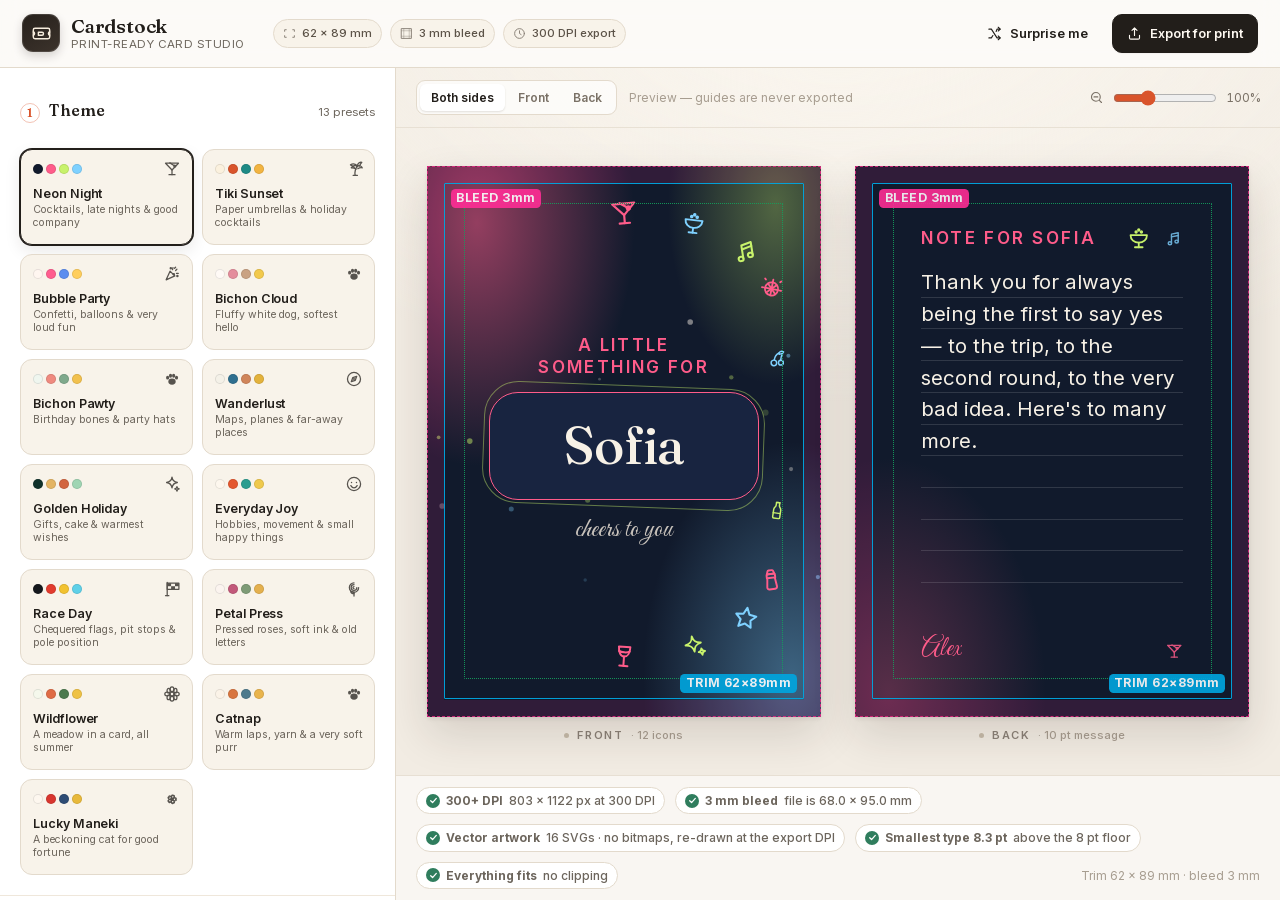
==== index.html @ a0d03f99 "initial commit" ====
<!doctype html>
<html lang="en">
<head>
<meta charset="utf-8">
<meta name="viewport" content="width=device-width, initial-scale=1">
<title>Cardstock — print-ready card studio</title>
<meta name="description" content="Design a print-ready 62 × 89 mm vertical card with a 3 mm bleed. Choose a theme, add your words, export at 300–1200 DPI.">
<link rel="stylesheet" href="src/styles.css">
<link rel="icon" href="data:image/svg+xml,<svg xmlns='http://www.w3.org/2000/svg' viewBox='0 0 32 32'><rect width='32' height='32' rx='8' fill='%23231f1b'/><rect x='7' y='10' width='18' height='12' rx='2' fill='none' stroke='%23f7eddd' stroke-width='1.6'/><path d='M7 14h18' stroke='%23f7eddd' stroke-width='1.2'/></svg>">
</head>
<body>
<div class="app">

  <!-- ============ TOP BAR ============ -->
  <header class="topbar">
    <div class="brand">
      <span class="brand-mark" aria-hidden="true">
        <svg viewBox="0 0 24 24" fill="none" stroke="currentColor" stroke-width="1.6" stroke-linecap="round" stroke-linejoin="round">
          <rect x="2.6" y="6" width="18.8" height="12" rx="2"/>
          <path d="M2.6 10.2c2 0 2 3.6 0 3.6M21.4 10.2c-2 0-2 3.6 0 3.6M8.4 10.6h4.2a1.7 1.7 0 0 1 0 3.4H8.4z"/>
        </svg>
      </span>
      <span class="brand-text">
        <span class="brand-name">Cardstock</span>
        <span class="brand-sub">Print-ready card studio</span>
      </span>
    </div>

    <div class="top-specs" aria-label="Card specifications">
      <span class="spec-pill">
        <svg viewBox="0 0 24 24" fill="none" stroke="currentColor" stroke-width="1.8" stroke-linecap="round"><path d="M3 8V5h3M21 8V5h-3M3 16v3h3M21 16v3h-3"/></svg>
        <span id="specSize">62 × 89 mm</span>
      </span>
      <span class="spec-pill">
        <svg viewBox="0 0 24 24" fill="none" stroke="currentColor" stroke-width="1.8" stroke-linecap="round"><path d="M3 3h18v18H3z"/><path d="M7 3v18M17 3v18M3 7h18M3 17h18" opacity=".45"/></svg>
        3 mm bleed
      </span>
      <span class="spec-pill">
        <svg viewBox="0 0 24 24" fill="none" stroke="currentColor" stroke-width="1.8" stroke-linecap="round"><circle cx="12" cy="12" r="9"/><path d="M12 7v5l3 2"/></svg>
        <span id="specDpi">300+ DPI export</span>
      </span>
    </div>

    <div class="top-actions">
      <button class="btn ghost" id="btnRandom" title="Surprise me — new theme, layout and colours">
        <svg viewBox="0 0 24 24" fill="none" stroke="currentColor" stroke-width="1.8" stroke-linecap="round" stroke-linejoin="round"><path d="M3 5h4l9 14h5M3 19h4l2.4-3.7M14.6 8.7 16 5h5"/><path d="m18 2 3 3-3 3M18 16l3 3-3 3"/></svg>
        Surprise me
      </button>
      <button class="btn primary" id="btnOpenExport">
        <svg viewBox="0 0 24 24" fill="none" stroke="currentColor" stroke-width="1.8" stroke-linecap="round" stroke-linejoin="round"><path d="M12 15V3M8 7l4-4 4 4"/><path d="M4 15v4a2 2 0 0 0 2 2h12a2 2 0 0 0 2-2v-4"/></svg>
        Export for print
      </button>
    </div>
  </header>

  <!-- ============ WORKSPACE ============ -->
  <div class="workspace">

    <!-- ---------- CONTROL PANEL ---------- -->
    <aside class="panel" aria-label="Design controls">

      <section class="sec">
        <div class="sec-head">
          <span class="sec-num">1</span>
          <h2 class="sec-title">Theme</h2>
          <span class="sec-note" id="themeCount">13 presets</span>
        </div>
        <div class="theme-grid" id="themeGrid" role="group" aria-label="Theme presets"></div>
      </section>

      <section class="sec">
        <div class="sec-head">
          <span class="sec-num">2</span>
          <h2 class="sec-title">Words</h2>
        </div>

        <div class="field">
          <label class="label" for="inpRecipient">Receiver's name <span class="hint">front &amp; back</span></label>
          <input class="input" id="inpRecipient" maxlength="40" placeholder="e.g. Sofia" autocomplete="off">
        </div>

        <div class="row">
          <div class="field">
            <label class="label" for="inpEyebrow">Line above name</label>
            <input class="input" id="inpEyebrow" maxlength="34" placeholder="A little something for" autocomplete="off">
          </div>
          <div class="field">
            <label class="label" for="inpOccasion">Subtitle</label>
            <input class="input" id="inpOccasion" maxlength="34" placeholder="cheers to you" autocomplete="off">
          </div>
        </div>

        <div class="field">
          <label class="label" for="inpMessage">Message <span class="hint" id="msgFitHint">back of card</span></label>
          <textarea class="textarea" id="inpMessage" maxlength="900" spellcheck="true"
            placeholder="Write the note that goes on the back…"></textarea>
          <div style="display:flex;justify-content:space-between;align-items:flex-start;gap:8px;margin-top:7px">
            <div class="chips" id="starterChips"></div>
            <span class="counter" id="msgCounter">0 chars</span>
          </div>
        </div>

        <div class="field">
          <label class="label" for="inpSender">Sign-off name</label>
          <input class="input" id="inpSender" maxlength="30" placeholder="e.g. Alex" autocomplete="off">
        </div>
      </section>

      <section class="sec">
        <div class="sec-head">
          <span class="sec-num">3</span>
          <h2 class="sec-title">Front</h2>
        </div>

        <div class="field">
          <div class="label">Layout</div>
          <div class="seg tight" id="frontLayoutSeg" role="group" aria-label="Front layout"></div>
        </div>

        <div class="field">
          <div class="label">Type style</div>
          <div class="seg tight" id="fontSeg" role="group" aria-label="Type style"></div>
        </div>

        <div class="field">
          <div class="label">Accent colour</div>
          <div class="swatches" id="accentSwatches"></div>
        </div>

        <div class="field">
          <div class="label">Icons around the name <span class="hint" id="iconCountHint">10</span></div>
          <div class="seg tight" id="densitySeg" role="group" aria-label="Icon density"></div>
        </div>

        <div class="field">
          <div class="icon-tray" id="iconTray" role="group" aria-label="Choose icons"></div>
          <div class="icon-tray-note">
            <span>Tap to swap icons for this card</span>
            <button class="btn ghost" id="btnResetIcons" style="padding:2px 6px;font-size:11.5px">Reset</button>
          </div>
        </div>
      </section>

      <section class="sec">
        <div class="sec-head">
          <span class="sec-num">4</span>
          <h2 class="sec-title">Back</h2>
        </div>

        <div class="field">
          <div class="label">Layout</div>
          <div class="seg tight" id="backLayoutSeg" role="group" aria-label="Back layout"></div>
        </div>

        <div class="field">
          <div class="label">Message size <span class="hint">min 8 pt for print</span></div>
          <div class="range">
            <input type="range" id="msgSize" min="8" max="13" step="0.5" value="10">
            <span class="val" id="msgSizeVal">10 pt</span>
          </div>
        </div>

        <div class="field">
          <div class="switch">
            <span class="sw-label">Handwriting message font</span>
            <input type="checkbox" id="handFont">
          </div>
        </div>

        <div class="field" style="margin-top:10px">
          <div class="switch">
            <span class="sw-label">Print sign-off name</span>
            <input type="checkbox" id="showSender" checked>
          </div>
        </div>
      </section>

      <section class="sec">
        <div class="sec-head">
          <span class="sec-num">5</span>
          <h2 class="sec-title">Print &amp; export</h2>
        </div>

        <div class="field">
          <label class="label" for="selSize">Trim size <span class="hint">+3 mm bleed all round</span></label>
          <select class="input" id="selSize">
            <option value="A">62 × 89 mm — 2.44 × 3.5 in (vertical)</option>
            <option value="B">61 × 88.9 mm — 2.4 × 3.5 in (exact)</option>
          </select>
        </div>

        <div class="field">
          <div class="switch">
            <span class="sw-label">Show bleed &amp; trim guides</span>
            <input type="checkbox" id="showGuides" checked>
          </div>
        </div>

        <div class="field" style="margin-top:12px">
          <button class="btn accent" id="btnExport2" style="width:100%;padding:12px">
            <svg viewBox="0 0 24 24" fill="none" stroke="currentColor" stroke-width="1.8" stroke-linecap="round" stroke-linejoin="round"><path d="M12 15V3M8 7l4-4 4 4"/><path d="M4 15v4a2 2 0 0 0 2 2h12a2 2 0 0 0 2-2v-4"/></svg>
            Export
          </button>
        </div>
        <p style="font-size:11.5px;color:#9C9285;line-height:1.5;margin:10px 0 0">
          Every export includes the 3 mm bleed and carries its DPI in the file, so a print shop knows exactly how to treat it.
        </p>
        <div class="panel-foot" style="margin-top:14px">
          <span id="autosaveNote">Changes save in this browser</span>
          <button class="linkbtn" type="button" id="btnReset">Start over</button>
        </div>
      </section>
    </aside>

    <!-- ---------- STAGE ---------- -->
    <main class="stage">
      <div class="stage-bar">
        <div class="mini-seg" id="sideSeg" role="group" aria-label="Preview side">
          <button data-side="both" aria-pressed="true">Both sides</button>
          <button data-side="front" aria-pressed="false">Front</button>
          <button data-side="back" aria-pressed="false">Back</button>
        </div>
        <span style="font-size:12px;color:#A79D90" id="stageHint">Preview — guides are never exported</span>
        <span class="spacer"></span>
        <div class="zoom-wrap">
          <svg viewBox="0 0 24 24" width="15" height="15" fill="none" stroke="currentColor" stroke-width="1.8" stroke-linecap="round"><circle cx="11" cy="11" r="7"/><path d="m20 20-3.5-3.5M8 11h6"/></svg>
          <input type="range" id="zoom" min="60" max="190" value="100">
          <span id="zoomVal" style="width:34px;text-align:right;font-variant-numeric:tabular-nums">100%</span>
        </div>
      </div>

      <div class="cards-scroll">
        <div class="cards" id="cards"></div>
      </div>

      <div class="stage-foot" id="stageFoot"></div>
    </main>
  </div>
</div>

<!-- ============ EXPORT MODAL ============ -->
<div class="modal-back" id="modalBack" role="dialog" aria-modal="true" aria-labelledby="modalTitle">
  <div class="modal">
    <div class="modal-head">
      <div>
        <div class="modal-title" id="modalTitle">Export for print</div>
        <div class="modal-sub">Trim <span id="mSize">62 × 89 mm</span> · bleed 3 mm included · tagged with DPI</div>
      </div>
      <button class="modal-close" id="btnCloseModal" aria-label="Close">
        <svg viewBox="0 0 24 24" width="16" height="16" fill="none" stroke="currentColor" stroke-width="2" stroke-linecap="round"><path d="m6 6 12 12M18 6 6 18"/></svg>
      </button>
    </div>

    <div class="export-grid">
      <div class="opt-block">
        <h4>File format</h4>
        <div class="radio-row" id="fmtRow">
          <label class="radio on"><input type="radio" name="fmt" value="png" checked> PNG <span class="r-note">lossless</span></label>
          <label class="radio"><input type="radio" name="fmt" value="jpeg"> JPEG <span class="r-note">smaller file</span></label>
          <label class="radio"><input type="radio" name="fmt" value="pdf"> PDF <span class="r-note">crop marks</span></label>
        </div>
        <p class="fmt-hint" id="fmtHint">Raster artwork at the chosen DPI, bleed included.</p>
      </div>
      <div class="opt-block">
        <h4>Resolution</h4>
        <div class="radio-row" id="dpiRow">
          <label class="radio on"><input type="radio" name="dpi" value="300" checked> 300 DPI <span class="r-note" data-px="300">print standard</span></label>
          <label class="radio"><input type="radio" name="dpi" value="600"> 600 DPI <span class="r-note" data-px="600">high detail</span></label>
          <label class="radio"><input type="radio" name="dpi" value="1200"> 1200 DPI <span class="r-note" data-px="1200">archival</span></label>
        </div>
      </div>
    </div>

    <div class="pc-checks" id="printChecks"></div>

    <div class="export-actions">
      <button class="btn" id="btnDlFront">
        <span>Front only</span><small id="sizeFront">—</small>
      </button>
      <button class="btn" id="btnDlBack">
        <span>Back only</span><small id="sizeBack">—</small>
      </button>
      <button class="btn primary" id="btnDlBoth">
        <span>Both sides</span><small id="sizeBoth">2 files</small>
      </button>
    </div>

    <div class="export-result" id="exportResult" hidden></div>

    <p class="export-note" id="exportNote">
      <b>Before you print:</b> colours are exported in sRGB. Most print shops ask for CMYK — if yours does, send this file plus your chosen theme and they will convert it. Keep the 3 mm bleed: the dashed magenta line in the preview shows how far the artwork runs past the cut line.
    </p>
  </div>
</div>

<!-- off-screen stage used to render artwork at print resolution -->
<div id="exportStage" aria-hidden="true"></div>

<div class="toasts" id="toasts"></div>
<div class="busy" id="busy"><div class="busy-card"><span class="spinner"></span><span id="busyText">Rendering at print resolution…</span></div></div>

<script src="src/icons.js"></script>
<script src="src/themes.js"></script>
<script src="src/templates.js"></script>
<script src="src/fit.js"></script>
<script src="src/fonts-embedded.js"></script>
<script src="src/export.js"></script>
<script src="src/app.js"></script>
</body>
</html>
---- src/styles.css ----
/* ==========================================================================
   Cardstock — studio UI + print card styles
   Card internals are sized in millimetres via --p (px per mm) so the same
   markup renders at screen preview size or at 1200 DPI for export.
   ========================================================================== */

/* ---------------- fonts ---------------- */
@import url("fonts.css");

:root{
  --ui-bg:#F2ECE3;
  --ui-paper:#FFFFFF;
  --ui-ink:#221E1A;
  --ui-ink-2:#6C655C;
  --ui-line:#E3DACC;
  --ui-line-2:#EFE7DB;
  --ui-accent:#D9542B;
  --ui-accent-ink:#FFFFFF;
  --ui-soft:#F8F3EA;
  --ui-radius:14px;
  --shadow-1:0 1px 2px rgba(40,30,20,.06), 0 8px 22px rgba(40,30,20,.06);
  --shadow-2:0 2px 4px rgba(40,30,20,.08), 0 18px 44px rgba(40,30,20,.14);
  --font-ui:"Inter",system-ui,-apple-system,"Segoe UI",sans-serif;
  --font-display:"Fraunces",Georgia,serif;
}

*{box-sizing:border-box}
html,body{height:100%}
body{
  margin:0;background:var(--ui-bg);color:var(--ui-ink);
  font-family:var(--font-ui);font-size:14px;line-height:1.45;
  -webkit-font-smoothing:antialiased;
}
button,input,select,textarea{font:inherit;color:inherit}
button{cursor:pointer}
::selection{background:rgba(217,84,43,.18)}

/* ==========================================================================
   APP CHROME
   ========================================================================== */
.app{display:flex;flex-direction:column;height:100vh;min-height:0}

.topbar{
  display:flex;align-items:center;gap:18px;
  padding:14px 22px;background:rgba(255,255,255,.72);
  border-bottom:1px solid var(--ui-line);backdrop-filter:blur(10px);
  z-index:20;flex:0 0 auto;
}
.brand{display:flex;align-items:center;gap:11px;min-width:0}
.brand-mark{
  width:38px;height:38px;border-radius:11px;flex:0 0 auto;
  background:linear-gradient(150deg,#26201B,#3C332C);
  display:grid;place-items:center;color:#F7EDDD;
  box-shadow:inset 0 0 0 1px rgba(255,255,255,.12),0 4px 10px rgba(40,30,20,.18);
}
.brand-mark svg{width:21px;height:21px}
.brand-text{display:flex;flex-direction:column;line-height:1.15}
.brand-name{font-family:var(--font-display);font-size:19px;font-weight:600;letter-spacing:-.01em}
.brand-sub{font-size:11.5px;color:var(--ui-ink-2);letter-spacing:.04em;text-transform:uppercase}
.top-specs{
  display:flex;align-items:center;gap:8px;margin-left:10px;flex-wrap:wrap;
}
.spec-pill{
  display:inline-flex;align-items:center;gap:6px;font-size:11.5px;font-weight:500;
  padding:5px 9px;border-radius:999px;background:var(--ui-soft);border:1px solid var(--ui-line);
  color:#5C5348;white-space:nowrap;
}
.spec-pill svg{width:13px;height:13px;opacity:.7}
.top-actions{margin-left:auto;display:flex;gap:9px;align-items:center}

.btn{
  display:inline-flex;align-items:center;justify-content:center;gap:8px;
  border-radius:10px;border:1px solid var(--ui-line);background:var(--ui-paper);
  padding:9px 14px;font-weight:600;font-size:13px;color:var(--ui-ink);
  transition:transform .12s ease,box-shadow .12s ease,background .12s ease,border-color .12s;
  box-shadow:0 1px 1px rgba(40,30,20,.04);white-space:nowrap;
}
.btn:hover{border-color:#D5C9B7;box-shadow:0 2px 8px rgba(40,30,20,.08)}
.btn:active{transform:translateY(1px)}
.btn.primary{background:var(--ui-ink);color:#FDF8F1;border-color:var(--ui-ink)}
.btn.primary:hover{background:#120F0C}
.btn.accent{background:var(--ui-accent);border-color:var(--ui-accent);color:#fff}
.btn.accent:hover{background:#C4471F;border-color:#C4471F}
.btn.ghost{background:transparent;border-color:transparent;box-shadow:none}
.btn.ghost:hover{background:rgba(34,30,26,.06)}
.btn[disabled]{opacity:.5;cursor:not-allowed}
.btn svg{width:15px;height:15px}

/* ---------------- workspace ---------------- */
.workspace{display:grid;grid-template-columns:396px minmax(0,1fr);flex:1 1 auto;min-height:0}

.panel{
  background:var(--ui-paper);border-right:1px solid var(--ui-line);
  overflow-y:auto;overscroll-behavior:contain;padding-bottom:40px;
}
.panel::-webkit-scrollbar{width:10px}
.panel::-webkit-scrollbar-thumb{background:#DFD5C6;border-radius:9px;border:3px solid #fff}

.sec{border-bottom:1px solid var(--ui-line-2);padding:18px 20px 20px}
.sec:last-child{border-bottom:0}
.sec-head{display:flex;align-items:baseline;gap:9px;margin-bottom:13px}
.sec-num{
  font-family:var(--font-display);font-size:12px;font-weight:600;color:var(--ui-accent);
  width:20px;height:20px;border-radius:50%;border:1px solid rgba(217,84,43,.35);
  display:grid;place-items:center;flex:0 0 auto;transform:translateY(1px);
}
.sec-title{font-family:var(--font-display);font-size:16px;font-weight:600;letter-spacing:-.005em}
.sec-note{margin-left:auto;font-size:11.5px;color:var(--ui-ink-2)}

.field{margin-bottom:13px}
.field:last-child{margin-bottom:0}
.label{display:flex;align-items:center;justify-content:space-between;gap:8px;font-size:11.5px;font-weight:600;letter-spacing:.07em;text-transform:uppercase;color:#7A7166;margin-bottom:7px}
.label .hint{font-weight:500;letter-spacing:0;text-transform:none;color:#A3998C;font-size:11px}

.input,.textarea{
  width:100%;background:var(--ui-soft);border:1px solid var(--ui-line);border-radius:10px;
  padding:10px 12px;font-size:14px;color:var(--ui-ink);outline:none;transition:border-color .12s,background .12s,box-shadow .12s;
}
.input:focus,.textarea:focus{background:#fff;border-color:#CDBBA5;box-shadow:0 0 0 3px rgba(217,84,43,.10)}
.textarea{resize:vertical;min-height:120px;line-height:1.55}
.input::placeholder,.textarea::placeholder{color:#B3A99C}
.row{display:flex;gap:10px}
.row > *{flex:1;min-width:0}
.counter{font-variant-numeric:tabular-nums;font-size:11.5px;color:#A3998C;white-space:nowrap;flex:0 0 auto;padding-left:8px}
.counter b{color:#6C655C;font-weight:600}

/* theme grid */
.theme-grid{display:grid;grid-template-columns:repeat(2,1fr);gap:9px}
.theme-card{
  position:relative;text-align:left;border-radius:12px;border:1px solid var(--ui-line);
  background:var(--ui-soft);padding:10px 11px 11px 12px;overflow:hidden;
  display:flex;flex-direction:column;gap:0;min-height:96px;
  transition:border-color .12s,transform .12s,box-shadow .12s;
}
.theme-card:hover{border-color:#D3C5B2;transform:translateY(-1px);box-shadow:0 4px 14px rgba(40,30,20,.07)}
.theme-card[aria-pressed="true"]{border-color:var(--ui-ink);box-shadow:0 0 0 1px var(--ui-ink), 0 6px 16px rgba(40,30,20,.10)}
.theme-card .tc-top{display:flex;align-items:center;gap:7px;margin-bottom:8px;width:100%}
.theme-card .tc-dots{display:flex;gap:3px}
.theme-card .tc-dot{width:10px;height:10px;border-radius:50%;box-shadow:inset 0 0 0 1px rgba(0,0,0,.10)}
.theme-card .tc-ic{width:18px;height:18px;margin-left:auto;opacity:.75}
.theme-card .tc-name{display:block;font-size:12.5px;font-weight:600;line-height:1.2;letter-spacing:-.005em;color:var(--ui-ink)}
.theme-card .tc-blurb{display:block;font-size:10.5px;color:var(--ui-ink-2);line-height:1.25;margin-top:2px}
.theme-card .tc-swatch{
  position:absolute;inset:0;z-index:-1;opacity:.10;
  background:radial-gradient(120% 90% at 100% 0%, var(--tc) 0%, transparent 62%);
}

/* segmented control */
.seg{display:grid;grid-auto-flow:column;grid-auto-columns:1fr;gap:4px;background:var(--ui-soft);border:1px solid var(--ui-line);border-radius:11px;padding:4px}
.seg button{
  border:0;background:transparent;border-radius:8px;padding:7px 4px;font-size:12px;font-weight:600;color:#7A7166;
  display:flex;flex-direction:column;align-items:center;gap:3px;transition:background .12s,color .12s,box-shadow .12s;
}
.seg button svg{width:15px;height:15px}
.seg button:hover{color:var(--ui-ink)}
.seg button[aria-pressed="true"]{background:#fff;color:var(--ui-ink);box-shadow:0 1px 3px rgba(40,30,20,.12)}
.seg.tight button{padding:7px 2px;font-size:11.5px}

/* chips / icon picker */
.chips{display:flex;flex-wrap:wrap;gap:6px;min-width:0}
.chip{
  display:inline-flex;align-items:center;gap:6px;border:1px solid var(--ui-line);background:var(--ui-soft);
  border-radius:999px;padding:5px 10px 5px 8px;font-size:12px;font-weight:500;color:#6C655C;transition:all .12s;
}
.chip svg{width:14px;height:14px}
.chip:hover{border-color:#D3C5B2}
.chip[aria-pressed="true"]{background:#211D19;border-color:#211D19;color:#FBF5EC}
.icon-tray{display:grid;grid-template-columns:repeat(8,1fr);gap:6px}
.icon-tile{
  aspect-ratio:1;border-radius:9px;border:1px solid var(--ui-line);background:var(--ui-soft);
  display:grid;place-items:center;color:#4B443C;transition:all .12s;padding:6px;
}
.icon-tile svg{width:100%;height:100%}
.icon-tile:hover{border-color:#CFC1AE;background:#fff}
.icon-tile[aria-pressed="true"]{background:#211D19;border-color:#211D19;color:#FBF5EC}
.icon-tile[aria-pressed="false"]{opacity:.42}
.icon-tray-note{display:flex;align-items:center;justify-content:space-between;margin-top:8px;font-size:11.5px;color:#A3998C}

/* swatches */
.swatches{display:flex;gap:8px;align-items:center;flex-wrap:wrap}
.swatch{width:26px;height:26px;border-radius:50%;border:2px solid transparent;box-shadow:inset 0 0 0 1px rgba(0,0,0,.12);transition:transform .12s}
.swatch:hover{transform:scale(1.08)}
.swatch[aria-pressed="true"]{border-color:var(--ui-ink);box-shadow:inset 0 0 0 2px #fff}
.swatch-custom{width:26px;height:26px;border-radius:50%;border:1px dashed #C9BDA9;display:grid;place-items:center;background:conic-gradient(from 0deg,#FF5D8F,#FFCE5C,#7FD1FF,#C8F26B,#FF5D8F);position:relative;overflow:hidden}
.swatch-custom input{position:absolute;inset:-6px;opacity:0;cursor:pointer;width:200%;height:200%}

/* range */
.range{display:flex;align-items:center;gap:10px}
.range input[type=range]{flex:1;accent-color:var(--ui-accent);height:20px}
.range .val{font-variant-numeric:tabular-nums;font-size:12px;font-weight:600;min-width:46px;text-align:right;color:#4B443C}

/* switch */
.switch{display:flex;align-items:center;justify-content:space-between;gap:10px;padding:9px 11px;border:1px solid var(--ui-line);border-radius:10px;background:var(--ui-soft)}
.switch .sw-label{font-size:12.5px;font-weight:500}
.switch input{appearance:none;width:34px;height:20px;border-radius:999px;background:#D8CDBD;position:relative;transition:background .15s;flex:0 0 auto}
.switch input::after{content:"";position:absolute;top:2px;left:2px;width:16px;height:16px;border-radius:50%;background:#fff;box-shadow:0 1px 2px rgba(0,0,0,.2);transition:transform .15s}
.switch input:checked{background:#211D19}
.switch input:checked::after{transform:translateX(14px)}

/* stage */
.stage{display:flex;flex-direction:column;min-width:0;min-height:0;background:
  radial-gradient(1200px 700px at 50% -10%, #FBF7F0 0%, transparent 60%), var(--ui-bg);}
.stage-bar{
  display:flex;align-items:center;gap:12px;padding:12px 20px;border-bottom:1px solid rgba(227,218,204,.7);
  flex:0 0 auto;flex-wrap:wrap;
}
.stage-bar .spacer{flex:1}
.mini-seg{display:inline-flex;background:rgba(255,255,255,.7);border:1px solid var(--ui-line);border-radius:9px;padding:3px;gap:2px}
.mini-seg button{border:0;background:transparent;padding:5px 11px;border-radius:6px;font-size:12px;font-weight:600;color:#7A7166}
.mini-seg button[aria-pressed="true"]{background:#fff;color:var(--ui-ink);box-shadow:0 1px 2px rgba(40,30,20,.12)}
.zoom-wrap{display:flex;align-items:center;gap:7px;font-size:12px;color:#7A7166}
.zoom-wrap input[type=range]{width:104px;accent-color:var(--ui-accent)}

.cards-scroll{flex:1 1 auto;overflow:auto;padding:28px 26px 22px;display:flex;align-items:center;justify-content:center}
.cards{display:flex;gap:34px;align-items:flex-start;flex-wrap:wrap;justify-content:center;--p:4px}
.card-slot{display:flex;flex-direction:column;align-items:center;gap:11px}
.card-slot .card-label{display:flex;align-items:center;gap:8px;font-size:11px;letter-spacing:.14em;text-transform:uppercase;color:#8A8177;font-weight:600}
.card-slot .card-label .dot{width:5px;height:5px;border-radius:50%;background:#C6BBA9}
.card-slot .card-label .meta{letter-spacing:0;text-transform:none;font-weight:500;color:#A79D90}
.card-frame{position:relative;line-height:0;border-radius:3px;box-shadow:var(--shadow-2);transition:box-shadow .2s}
.card-frame::after{content:"";position:absolute;inset:0;border-radius:3px;box-shadow:inset 0 0 0 1px rgba(30,24,18,.10);pointer-events:none}

/* print checklist */
.stage-foot{
  display:flex;align-items:center;gap:10px;padding:11px 20px;border-top:1px solid rgba(227,218,204,.8);
  background:rgba(255,255,255,.55);flex:0 0 auto;flex-wrap:wrap;font-size:12px;color:#6C655C;
}
.check{display:inline-flex;align-items:center;gap:6px;padding:4px 9px;border-radius:999px;background:#fff;border:1px solid var(--ui-line);font-weight:500}
.check .tick{width:14px;height:14px;border-radius:50%;display:grid;place-items:center;background:#2F7D5D;color:#fff;flex:0 0 auto}
.check .tick svg{width:9px;height:9px}
.check.warn .tick{background:#C9861F}
.check.bad .tick{background:#C0392B}
.check small{color:#9C9285;font-weight:500}

/* ==========================================================================
   CARD (print artwork)
   ========================================================================== */
.card{
  --pt: calc(var(--p) * 0.3527778);      /* one typographic point */
  position:relative;
  width:calc((var(--cw) + var(--bleed) * 2) * var(--p));
  height:calc((var(--ch) + var(--bleed) * 2) * var(--p));
  background:var(--paper);
  color:var(--ink);
  overflow:hidden;
  font-family:var(--font-ui);
  font-size:calc(9 * var(--pt));
  -webkit-font-smoothing:antialiased;
}
.card *{box-sizing:border-box}
.card .bleed-bg{position:absolute;inset:0;background:var(--paper)}

/* art layers */
.art{position:absolute;inset:0;overflow:hidden}
.art svg{position:absolute;display:block}
.art-glow{inset:0;width:100%;height:100%}
.art-stars{inset:0;width:100%;height:100%}
.art-rays{top:50%;left:50%;width:calc(150 * var(--p));height:calc(150 * var(--p));transform:translate(-50%,-50%)}
.art-wave{inset:auto 0 0 0;width:100%;height:calc(34 * var(--p))}
.art-confetti{inset:0;width:100%;height:100%}
.art-route{inset:0;width:100%;height:100%}
.art-gold{inset:0;width:100%;height:100%}
.art-checker{inset:0;width:100%;height:100%}
.art-petals{inset:0;width:100%;height:100%}
.art-meadow{inset:auto 0 0 0;width:100%;height:calc(32 * var(--p))}
.art-sakura{inset:0;width:100%;height:100%}
.art-grid{
  position:absolute;inset:0;
  background-image:linear-gradient(to right, var(--art-a) 0.25mm, transparent 0.25mm);
  background-size:calc(9 * var(--p)) 100%;opacity:.028;
}
.art-dotgrid{
  position:absolute;inset:0;
  background-image:radial-gradient(var(--art-a) 0.32mm, transparent 0.34mm);
  background-size:calc(6.5 * var(--p)) calc(6.5 * var(--p));
  background-position:calc(1 * var(--p)) calc(1 * var(--p));
  opacity:.16;
}
.art-dotgrid.soft{opacity:.10}
.art-blotch{
  position:absolute;left:calc(-20 * var(--p));top:calc(-26 * var(--p));
  width:calc(90 * var(--p));height:calc(90 * var(--p));border-radius:50%;
  background:var(--art-b);opacity:.075;
}
.art-blush{
  position:absolute;inset:0;
  background:radial-gradient(70% 55% at 50% 52%, var(--art-a) 0%, transparent 70%);opacity:.10;
}
.art-paw{position:absolute;display:block}
.art-paw svg{position:static;width:100%;height:auto;display:block}

/* generic icon wrapper */
.ic{display:inline-flex;line-height:0}
.ic svg{display:block;width:100%;height:100%}

/* inner (trim) stage */
.ly{
  position:absolute;
  left:calc(var(--bleed) * var(--p));
  top:calc(var(--bleed) * var(--p));
  width:calc(var(--cw) * var(--p));
  height:calc(var(--ch) * var(--p));
}

/* type primitives */
.eyebrow{
  font-family:var(--font-ui);
  font-size:calc(8.6 * var(--pt) * var(--fit,1));
  font-weight:600;letter-spacing:.2em;text-transform:uppercase;
  color:var(--accent);line-height:1.25;text-align:center;
}
.card.is-vertical .eyebrow{font-size:calc(8.3 * var(--pt) * var(--fit,1));letter-spacing:.14em}
/* on the narrow portrait card these lines get two lines rather than clipping */
.eyebrow.fit-line,.occasion.fit-line{white-space:normal;text-wrap:balance}
.eyebrow.fit-line{max-height:calc(2 * 1.25em)}
.occasion.fit-line{max-height:calc(2 * 1.2em)}
.occasion{
  font-size:calc(13 * var(--pt) * var(--fit,1));
  color:var(--ink-soft);text-align:center;line-height:1.2;
  font-family:"Great Vibes",cursive;
}
.name{
  font-size:calc(var(--name-size,26) * var(--pt) * var(--fit,1));
  width:100%;max-width:100%;
  overflow-wrap:break-word;   /* only long single words ever break */
  line-height:1.08;letter-spacing:-.01em;text-align:center;
  max-height:calc(var(--name-lines,2) * 1.08em + 0.1em);
  overflow:hidden;text-wrap:balance;
  color:var(--ink);
}
.fit-line{display:block;white-space:nowrap;overflow:hidden;width:100%;max-width:100%;min-width:0}
.back-title.fit-line{white-space:normal}

.font-style-elegant .name{font-family:"Fraunces",serif;font-weight:500;font-optical-sizing:auto}
.font-style-elegant .occasion,.font-style-elegant .signature{font-family:"Great Vibes",cursive}
.font-style-playful .name{font-family:"Baloo 2",cursive;font-weight:800;letter-spacing:-.005em}
.font-style-playful .occasion,.font-style-playful .signature{font-family:"Caveat",cursive;font-weight:600}
.font-style-classic .name{font-family:"Fraunces",serif;font-weight:400;letter-spacing:.012em}
.font-style-classic .occasion,.font-style-classic .signature{font-family:"Great Vibes",cursive}
.font-style-modern .name{font-family:"Inter",sans-serif;font-weight:700;letter-spacing:-.035em}
.font-style-modern .occasion,.font-style-modern .signature{font-family:"Caveat",cursive;font-weight:600}

/* ---------- FRONT: halo ---------- */
.ly.halo{display:grid;place-items:center}
.halo .field,.confetti .field{position:absolute;inset:0;pointer-events:none}
.pin{
  position:absolute;left:50%;top:50%;width:calc(var(--s) * var(--p));height:calc(var(--s) * var(--p));
  transform:translate(-50%,-50%) translate(calc(var(--x) * var(--p)),calc(var(--y) * var(--p))) rotate(var(--r));
}
.pin .ic{width:100%;height:100%}
.pin .ic svg{width:100%;height:100%}
.halo .central{
  position:relative;display:flex;flex-direction:column;align-items:center;
  gap:calc(2.4 * var(--p));width:calc(44.5 * var(--p));
}
.plate{position:relative;width:calc(46.5 * var(--p));display:grid;place-items:center}
.plate-ghost{
  position:absolute;inset:calc(-1.2 * var(--p)) calc(-1 * var(--p));
  border:calc(0.3 * var(--p)) solid var(--accent2);border-radius:calc(6 * var(--p));
  transform:rotate(2.2deg);opacity:.45;
}
.plate-body{
  position:relative;width:100%;
  background:var(--paper2);
  border:calc(0.3 * var(--p)) solid var(--accent);
  border-radius:calc(5 * var(--p));
  padding:calc(4.2 * var(--p)) calc(4.7 * var(--p));
  display:grid;place-items:center;
}
.dark .plate-body{background:var(--paper2)}
.halo .name{--name-size:26;--name-lines:2;max-width:100%}
.halo .occasion{margin-top:calc(.2 * var(--p))}

/* ---------- FRONT: frame ---------- */
.ly.frame{display:grid;place-items:center}
.frame-rule{position:absolute;border-style:solid}
.frame-rule.outer{
  inset:calc(4.2 * var(--p));border-width:calc(0.42 * var(--p));border-color:var(--accent);
  border-radius:calc(4.6 * var(--p));
}
.frame-rule.inner{
  inset:calc(6.1 * var(--p));border-width:calc(0.2 * var(--p));border-color:var(--accent2);
  border-radius:calc(3.2 * var(--p));opacity:.75;
}
.frame-corner{
  position:absolute;width:calc(8 * var(--p));height:calc(8 * var(--p));
  display:grid;place-items:center;background:var(--paper);border-radius:calc(1.6 * var(--p));
}
.frame-corner .ic{width:calc(4.6 * var(--p));height:calc(4.6 * var(--p))}
.frame-corner.tl{left:calc(1.4 * var(--p));top:calc(1.4 * var(--p))}
.frame-corner.tr{right:calc(1.4 * var(--p));top:calc(1.4 * var(--p))}
.frame-corner.bl{left:calc(1.4 * var(--p));bottom:calc(1.4 * var(--p))}
.frame-corner.br{right:calc(1.4 * var(--p));bottom:calc(1.4 * var(--p))}
.frame-garland{position:absolute;left:0;right:0;display:flex;align-items:center;justify-content:center;gap:calc(4.2 * var(--p))}
.frame-garland.top{top:calc(8.4 * var(--p))}
.frame-garland.bottom{bottom:calc(8.4 * var(--p))}
.frame-garland .ic{width:calc(4.6 * var(--p));height:calc(4.6 * var(--p))}
.frame-garland .ic.small{width:calc(3.8 * var(--p));height:calc(3.8 * var(--p));opacity:.85}
.frame .central{display:flex;flex-direction:column;align-items:center;gap:calc(2.4 * var(--p));width:calc(46 * var(--p))}
.frame .name{--name-size:23;--name-lines:2}
.frame-dots{display:flex;gap:calc(2 * var(--p));align-items:center;margin-top:calc(.4 * var(--p))}
.frame-dots i{width:calc(1.5 * var(--p));height:calc(1.5 * var(--p));border-radius:50%;background:var(--accent2);display:block}
.frame-dots i:nth-child(2){background:var(--accent);width:calc(2 * var(--p));height:calc(2 * var(--p))}

/* ---------- FRONT: ticket ---------- */
.ly.ticket{display:grid;place-items:center}
.band-wrap{position:absolute;left:0;right:0;top:50%;transform:translateY(-50%) rotate(-3.6deg)}
.tick-row.top{top:calc(8 * var(--p))}
.tick-row.bottom{bottom:calc(8 * var(--p))}
.band{
  position:relative;background:var(--accent);color:var(--on-accent);
  padding:calc(5.6 * var(--p)) calc(10 * var(--p));
  margin-left:calc(-4 * var(--p));margin-right:calc(-4 * var(--p));
}
.band-inner{display:flex;flex-direction:column;align-items:center;gap:calc(1.6 * var(--p))}
.band .eyebrow{color:var(--on-accent);opacity:.85}
.band .name{--name-size:21;--name-lines:2;color:var(--on-accent);max-width:calc(41 * var(--p))}
.band .occasion{color:var(--on-accent);opacity:.92}
.band-divider{width:calc(14 * var(--p));height:0;border-top:calc(0.3 * var(--p)) solid var(--on-accent);opacity:.5}
.perf{position:absolute;top:calc(1.2 * var(--p));bottom:calc(1.2 * var(--p));width:0;border-left:calc(0.3 * var(--p)) dashed var(--on-accent);opacity:.45}
.perf.left{left:calc(5.2 * var(--p))}
.perf.right{right:calc(5.2 * var(--p))}
.tick-row{position:absolute;left:0;right:0;display:flex;align-items:center;justify-content:center;gap:calc(4.4 * var(--p))}
.tick-row.top{top:calc(8.2 * var(--p))}
.tick-row.bottom{bottom:calc(8.2 * var(--p))}
.tick-row .ic{width:calc(4.9 * var(--p));height:calc(4.9 * var(--p))}
.tick-row .ic.small{width:calc(4.1 * var(--p));height:calc(4.1 * var(--p));opacity:.9}

/* ---------- FRONT: confetti ---------- */
.ly.confetti{display:grid;place-items:center}
.confetti .central{
  position:relative;display:flex;flex-direction:column;align-items:center;
  gap:calc(1.8 * var(--p));width:calc(42 * var(--p));
}
.confetti .central > *{position:relative;z-index:2}
.confetti .name{--name-size:26;--name-lines:2}
.confetti .blob{
  position:absolute;left:50%;top:50%;width:calc(46 * var(--p));height:calc(34 * var(--p));
  transform:translate(-50%,-50%) rotate(-1.4deg);
  filter:drop-shadow(0 calc(1.1 * var(--p)) calc(1.6 * var(--p)) rgba(30,20,10,.10));
}
.confetti .name{--name-size:27;--name-lines:2}
.squiggle{width:calc(28 * var(--p));height:calc(3.6 * var(--p));margin-top:calc(-0.6 * var(--p))}

/* ---------- BACK shared ---------- */
.ly.back{display:flex;flex-direction:column}
.back-title{
  font-size:calc(8.4 * var(--pt) * var(--fit,1));font-weight:600;letter-spacing:.2em;
  text-transform:uppercase;color:var(--accent);line-height:1.3;
  white-space:normal;text-wrap:balance;
  max-height:calc(2 * 1.35em);overflow:hidden;
}
.card.is-vertical .back-title{letter-spacing:.15em}
.msg{
  font-size:calc(var(--msg-pt,10) * var(--pt) * var(--fit,1));
  line-height:1.55;
  color:var(--ink);
  white-space:pre-wrap;
  word-break:break-word;
  overflow-wrap:anywhere;
  width:100%;
  flex:1 1 auto;
  min-height:0;
  overflow:hidden;
}
.ly.plain .msg{flex:0 0 auto}
.signature{
  min-width:0;max-width:100%;overflow:hidden;
  font-family:"Great Vibes",cursive;
  font-size:calc(13 * var(--pt) * var(--fit,1));
  color:var(--accent);line-height:1.15;text-align:right;
  white-space:nowrap;
}
.back-head{display:flex;align-items:center;justify-content:space-between;gap:calc(4 * var(--p))}
.back-head .back-title{flex:1 1 auto;min-width:0}
.head-icons{display:flex;align-items:center;gap:calc(2 * var(--p))}
.head-ic{width:calc(4.4 * var(--p));height:calc(4.4 * var(--p))}
.head-ic.small{width:calc(3.4 * var(--p));height:calc(3.4 * var(--p));opacity:.8}
.foot-icon,.foot-ic{width:calc(4 * var(--p));height:calc(4 * var(--p))}
.foot-ic.small{width:calc(3.2 * var(--p));height:calc(3.2 * var(--p));opacity:.85}
.back-foot{display:flex;align-items:flex-end;justify-content:space-between;gap:calc(4 * var(--p))}
.foot-icons{display:flex;align-items:center;gap:calc(2 * var(--p));padding-bottom:calc(.6 * var(--p))}

/* ruled */
.ly.back.ruled{padding:calc(7.4 * var(--p)) calc(8.4 * var(--p)) calc(6 * var(--p));gap:calc(2.6 * var(--p))}
.rule-msg{flex:1 1 auto;min-height:0;position:relative;display:flex}
.ruled .msg{
  --rule:rgba(0,0,0,.085);
  background-image:repeating-linear-gradient(
    to bottom,
    transparent 0,
    transparent calc(1.55em - max(1px, calc(0.16 * var(--pt)))),
    var(--rule) calc(1.55em - max(1px, calc(0.16 * var(--pt)))),
    var(--rule) 1.55em
  );
  background-repeat:repeat-y;
}
.card.dark .ruled .msg{--rule:rgba(255,255,255,.13)}
.ruled .back-foot{padding-top:calc(1.2 * var(--p))}

/* note */
.ly.back.note{padding:calc(6 * var(--p)) calc(6.6 * var(--p)) calc(4.8 * var(--p));gap:calc(2 * var(--p))}
.note-panel{
  flex:1 1 auto;min-height:0;position:relative;display:flex;
  background:var(--tint-10);
  border:calc(0.24 * var(--p)) solid var(--tint-28);
  border-radius:calc(4.4 * var(--p));
  padding:calc(4.6 * var(--p)) calc(5.4 * var(--p)) calc(3.6 * var(--p));
}
.note-mark{position:absolute;right:calc(2.8 * var(--p));top:calc(2.6 * var(--p));opacity:.18}
.mark-ic{width:calc(6.4 * var(--p));height:calc(6.4 * var(--p))}
.note .msg{padding-right:calc(1 * var(--p))}
.note .signature{margin-top:calc(1 * var(--p))}

/* postcard */
.ly.back.postcard{padding:calc(5.4 * var(--p))}
.pc-frame{
  position:relative;flex:1 1 auto;min-height:0;display:flex;flex-direction:column;
  border:calc(0.28 * var(--p)) solid var(--accent);
  border-radius:calc(2.4 * var(--p));
  padding:calc(5.6 * var(--p)) calc(6 * var(--p)) calc(4.8 * var(--p));
  gap:calc(2.2 * var(--p));
}
.pc-stamp{
  position:absolute;right:calc(3.2 * var(--p));top:calc(3.2 * var(--p));
  width:calc(8.6 * var(--p));height:calc(8.6 * var(--p));
  border:calc(0.26 * var(--p)) dashed var(--accent2);
  border-radius:calc(1.2 * var(--p));
  display:grid;place-items:center;background:var(--paper2);
  transform:rotate(3deg);
}
.stamp-ic{width:calc(5.6 * var(--p));height:calc(5.6 * var(--p))}
.pc-frame .back-title{padding-right:calc(10 * var(--p));width:auto;flex:0 0 auto;max-width:100%}
.pc-frame .msg{flex:1 1 auto;min-height:0}
.pc-foot{display:flex;align-items:flex-end;justify-content:flex-end;gap:calc(3 * var(--p))}
.pc-rule{width:calc(15 * var(--p));height:0;border-top:calc(0.2 * var(--p)) solid var(--accent2);opacity:.6;margin-bottom:calc(1.6 * var(--p))}

/* plain */
.ly.back.plain{padding:calc(10 * var(--p)) calc(12 * var(--p));align-items:center;justify-content:center;gap:calc(3 * var(--p))}
.plain-mark{opacity:.95}
.plain .msg{text-align:center}
.plain-foot{align-self:flex-end}
.plain .signature{font-size:calc(13 * var(--pt) * var(--fit,1))}

/* handwriting option */
.back-font-hand .msg{font-family:"Caveat",cursive;font-size:calc(calc(var(--msg-pt,10) + 1.6) * var(--pt) * var(--fit,1));line-height:1.42;font-weight:500}
.back-font-hand .ly.ruled .msg{background-image:repeating-linear-gradient(to bottom,transparent 0,transparent calc(1.42em - max(1px,calc(0.16 * var(--pt)))),var(--rule) calc(1.42em - max(1px,calc(0.16 * var(--pt)))),var(--rule) 1.42em)}

/* ---------- guides ---------- */
.guides{position:absolute;inset:0;pointer-events:none;display:none}
.card.show-guides .guides{display:block}
.g-bleed,.g-trim,.g-safe{position:absolute;border-radius:1px}
.g-bleed{
  inset:0;box-sizing:border-box;
  border:calc(var(--bleed) * var(--p)) solid rgba(255,45,149,.13);
  outline:1px dashed rgba(255,45,149,.85);outline-offset:-1px;
}
.g-trim{inset:calc(var(--bleed) * var(--p));border:1px solid rgba(0,166,224,.95)}
.g-safe{inset:calc((var(--bleed) + var(--safe)) * var(--p));border:1px dotted rgba(20,160,94,.9)}
.g-label{
  position:absolute;font-family:var(--font-ui);font-size:calc(2.1 * var(--p));font-weight:700;letter-spacing:.04em;
  padding:calc(.35 * var(--p)) calc(.9 * var(--p));border-radius:calc(.8 * var(--p));color:#fff;line-height:1.2;
  white-space:nowrap;
}
.g-label-bleed{left:calc(var(--bleed) * var(--p) + 1.2 * var(--p));top:calc(var(--bleed) * var(--p) + 1.1 * var(--p));background:#FF2D95;opacity:.9}
.g-label-trim{right:calc(var(--bleed) * var(--p) + 1.2 * var(--p));bottom:calc(var(--bleed) * var(--p) + 1.1 * var(--p));background:#00A6E0;opacity:.9}

/* export stage (offscreen but rendered) */
#exportStage{position:fixed;left:-100000px;top:0;padding:0;margin:0;background:transparent;pointer-events:none}
#exportStage .card{box-shadow:none}

/* ==========================================================================
   MODAL
   ========================================================================== */
.modal-back{
  position:fixed;inset:0;background:rgba(30,24,18,.42);backdrop-filter:blur(3px);
  display:none;align-items:center;justify-content:center;z-index:100;padding:22px;
}
.modal-back.open{display:flex}
.modal{
  width:min(720px,100%);max-height:92vh;overflow:auto;background:#fff;border-radius:18px;
  box-shadow:0 30px 80px rgba(30,24,18,.35);padding:22px 24px 20px;
}
.modal-head{display:flex;align-items:flex-start;gap:14px;margin-bottom:6px}
.modal-title{font-family:var(--font-display);font-size:22px;font-weight:600;letter-spacing:-.01em}
.modal-sub{font-size:12.5px;color:var(--ui-ink-2);margin-top:2px}
.modal-close{margin-left:auto;border:0;background:var(--ui-soft);width:32px;height:32px;border-radius:9px;display:grid;place-items:center}
.modal-close:hover{background:#F0E7DA}
.export-grid{display:grid;grid-template-columns:1fr 1fr;gap:14px;margin-top:16px}
.opt-block{border:1px solid var(--ui-line);border-radius:12px;padding:12px 13px}
.opt-block h4{margin:0 0 9px;font-size:11.5px;letter-spacing:.08em;text-transform:uppercase;color:#7A7166;font-weight:600}
.radio-row{display:flex;flex-direction:column;gap:7px}
.radio{display:flex;align-items:center;gap:9px;font-size:13px;cursor:pointer;padding:6px 8px;border-radius:8px;border:1px solid transparent}
.radio:hover{background:var(--ui-soft)}
.radio input{accent-color:var(--ui-accent);width:15px;height:15px}
.radio .r-note{margin-left:auto;font-size:11.5px;color:#A3998C;font-variant-numeric:tabular-nums}
.radio.on{background:var(--ui-soft);border-color:var(--ui-line)}
.export-actions{display:grid;grid-template-columns:repeat(3,1fr);gap:9px;margin-top:16px}
.export-actions .btn{padding:12px 10px;flex-direction:column;gap:3px;font-size:12.5px;border-radius:11px}
.export-actions .btn small{font-size:10.5px;font-weight:500;opacity:.6;letter-spacing:.03em}
.pdf-row{display:flex;align-items:center;gap:12px;margin-top:10px;padding:12px 14px;border:1px dashed #D8CBB8;border-radius:12px;background:#FBF7F0}
.pdf-row .pdf-text{font-size:12.5px;line-height:1.4}
.pdf-row .pdf-text b{display:block;font-size:13px}
.pdf-row .btn{margin-left:auto}
.pc-checks{display:grid;grid-template-columns:repeat(2,1fr);gap:8px;margin-top:16px}
.pc-check{display:flex;align-items:center;gap:9px;font-size:12.5px;padding:9px 11px;border-radius:10px;background:#F8F3EA;border:1px solid #EDE4D6}
.pc-check .tick{width:18px;height:18px;border-radius:50%;background:#2F7D5D;color:#fff;display:grid;place-items:center;flex:0 0 auto}
.pc-check .tick svg{width:11px;height:11px}
.pc-check.warn{background:#FEF7E9;border-color:#F3E3BE}
.pc-check.warn .tick{background:#C9861F}
.pc-check.bad{background:#FDEDEA;border-color:#F5CDCA}
.pc-check.bad .tick{background:#C0392B}
.pc-check b{font-weight:600}
.pc-check span{color:#8A8177;font-size:11.5px}
.export-note{margin-top:13px;font-size:11.5px;color:#8A8177;line-height:1.5}
.export-note b{color:#6C655C}

/* toast */
.toasts{position:fixed;right:22px;bottom:22px;display:flex;flex-direction:column;gap:8px;z-index:200;align-items:flex-end;max-width:min(420px,90vw)}
.toast{
  background:#211D19;color:#FBF5EC;padding:10px 16px;border-radius:11px;font-size:13px;
  box-shadow:0 12px 30px rgba(30,24,18,.28);display:flex;align-items:center;gap:9px;
  animation:toastIn .22s ease;
}
.toast svg{width:15px;height:15px;flex:0 0 auto;color:#8CE0B4}
.toast.err svg{color:#FF9A8A}
@keyframes toastIn{from{opacity:0;transform:translateY(8px)}to{opacity:1;transform:none}}

/* busy overlay */
.busy{position:fixed;inset:0;background:rgba(247,242,235,.72);backdrop-filter:blur(2px);display:none;place-items:center;z-index:300}
.busy.on{display:grid}
.busy-card{background:#fff;border-radius:14px;padding:22px 26px;box-shadow:var(--shadow-2);display:flex;align-items:center;gap:14px;font-size:13.5px;font-weight:500}
.spinner{width:22px;height:22px;border-radius:50%;border:2.5px solid #EADFD0;border-top-color:var(--ui-accent);animation:spin .8s linear infinite}
@keyframes spin{to{transform:rotate(360deg)}}

/* responsive */
@media (max-width:1120px){
  .workspace{grid-template-columns:340px minmax(0,1fr)}
  .cards{gap:22px}
}
@media (max-width:920px){
  .app{height:auto;min-height:100vh}
  .workspace{grid-template-columns:1fr;grid-template-rows:auto auto;min-height:0;flex:0 0 auto}
  .panel{order:2;border-right:0;border-top:1px solid var(--ui-line);max-height:none;overflow:visible}
  .stage{order:1;min-height:0}
  .cards-scroll{overflow:visible;padding-bottom:8px}
  .top-specs{display:none}
  .export-grid{grid-template-columns:1fr}
  .export-actions{grid-template-columns:1fr}
  .pc-checks{grid-template-columns:1fr}
  .topbar{padding:10px 12px;gap:10px;flex-wrap:nowrap}
  .brand-mark{width:34px;height:34px}
  .brand-name{font-size:16px}
  .brand-sub{display:none}
  .top-actions{gap:6px}
  .top-actions .btn{padding:9px 11px;font-size:12.5px}
  #btnRandom{display:none}
  .stage-bar{padding:9px 12px;gap:8px}
  #stageHint{display:none}
  .cards-scroll{padding:16px 12px}
  .stage-foot{padding:9px 12px;gap:7px;font-size:11.5px}
  .stage-foot > span:last-child{display:none}
  .modal{padding:18px 16px 16px}
  .modal-title{font-size:19px}
  .cards{gap:18px}
}
@media (max-width:560px){
  .zoom-wrap input[type=range]{width:74px}
  .mini-seg button{padding:5px 8px;font-size:11.5px}
}
@media print{
  .topbar,.panel,.stage-bar,.stage-foot,.modal-back,.toasts{display:none!important}
}


/* ---------- mascot illustration (dog themes) ---------- */
.mascot{position:absolute;display:block;pointer-events:none;line-height:0}
.mascot svg{display:block;width:100%;height:100%}
.mascot-halo{left:calc(1.2 * var(--p));top:calc(1.2 * var(--p));width:calc(18 * var(--p));height:calc(18 * var(--p));transform:rotate(-8deg)}
.mascot-confetti{right:calc(0.6 * var(--p));bottom:calc(0.6 * var(--p));width:calc(17 * var(--p));height:calc(17 * var(--p));transform:rotate(7deg)}
.stamp-mascot{width:calc(7.4 * var(--p));height:calc(7.4 * var(--p));display:block;line-height:0}
.stamp-mascot svg{width:100%;height:100%;display:block}


/* ==========================================================================
   EXPORT RESULT GALLERY
   ========================================================================== */
.export-result{margin-top:16px;border:1px solid #E7DECD;border-radius:13px;background:#FCF9F4;padding:13px 14px}
.export-result h4{margin:0 0 3px;font-size:13.5px;font-weight:600}
.export-result .er-sub{font-size:11.5px;color:#8A8177;margin-bottom:11px}
.er-grid{display:grid;grid-template-columns:1fr 1fr;gap:11px}
.er-item{background:#fff;border:1px solid #EDE4D6;border-radius:10px;padding:8px;display:flex;flex-direction:column;gap:7px}
.er-grid.one .er-item{grid-column:1 / -1;max-width:340px}
.er-thumb{position:relative;border-radius:5px;overflow:hidden;box-shadow:0 3px 10px rgba(40,30,20,.14);line-height:0;background:#fff}
.er-thumb img{display:block;width:100%;height:auto}
.er-meta{font-size:10.5px;color:#8A8177;word-break:break-all;line-height:1.35}
.er-meta b{display:block;color:#3E3830;font-size:11px;font-weight:600;word-break:break-all}
.er-btns{display:flex;gap:6px}
.er-btns .btn{flex:1;padding:6px 8px;font-size:11.5px;border-radius:8px}
.er-hint{margin-top:10px;font-size:11.5px;color:#8A8177;line-height:1.5;background:#fff;border:1px dashed #E0D3BF;border-radius:9px;padding:9px 11px}
.er-hint b{color:#5F564B}
.sub-warn{margin-top:9px;font-size:11.5px;color:#8A5A16;background:#FDF4E3;border:1px solid #F0DFBC;border-radius:9px;padding:9px 11px;line-height:1.5;display:none}
.sub-warn.on{display:block}


/* empty-message preview state */
.msg-empty{color:var(--ink-soft);opacity:.55;font-style:italic}

/* keyboard focus */
:focus-visible{outline:2px solid #2F6F8F;outline-offset:2px;border-radius:6px}
.btn:focus-visible,.icon-tile:focus-visible,.theme-card:focus-visible,.seg button:focus-visible{outline:2px solid #2F6F8F;outline-offset:2px}

/* small helpers */
.panel-foot{display:flex;align-items:center;justify-content:space-between;gap:10px;font-size:11.5px;color:#9C9285}
.linkbtn{border:0;background:none;padding:0;color:#8A5A2B;text-decoration:underline;text-underline-offset:2px;font-size:11.5px;font-weight:500}
.linkbtn:hover{color:#6B3F16}

.counter.over{color:#B4451F;font-weight:600}
.counter.over b{color:#B4451F}

/* format hint inside the export dialog */
.fmt-hint{margin:8px 0 0;font-size:11.5px;line-height:1.45;color:#8A8177;min-height:2.9em}
.fmt-hint b{color:#5F564B;font-weight:600}
.opt-block .radio-row{min-height:0}

.export-result h4 .er-fmt{
  display:inline-block;vertical-align:2px;margin-left:7px;
  font-size:10px;font-weight:700;letter-spacing:.09em;
  padding:2px 7px;border-radius:999px;background:#211D19;color:#FBF5EC;
}
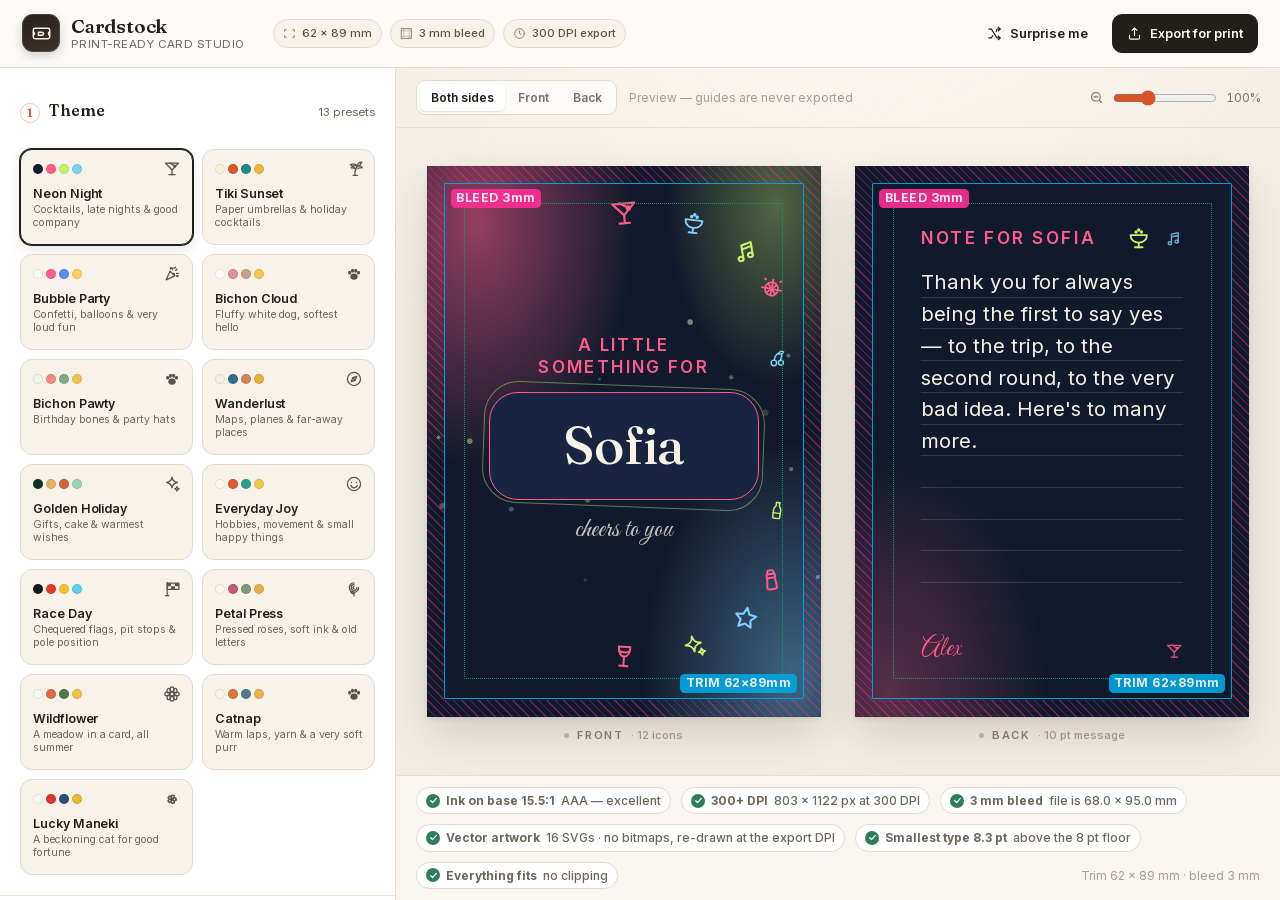
==== commit 6553cb81: "Add customisable base colour" ====
--- a/index.html
+++ b/index.html
@@ -123,8 +123,12 @@
         </div>
 
         <div class="field">
-          <div class="label">Accent colour</div>
-          <div class="swatches" id="accentSwatches"></div>
+          <div class="label">Colours <span class="hint" id="colorHint">theme palette</span></div>
+          <div class="color-grid" id="colorGrid" role="group" aria-label="Card colours"></div>
+          <div class="color-actions">
+            <button class="btn ghost mini" id="btnFlipColors" type="button" title="Swap the base and ink colours">Flip light / dark</button>
+            <button class="btn ghost mini" id="btnResetColors" type="button" title="Back to the theme's own palette">Theme palette</button>
+          </div>
         </div>
 
         <div class="field">
--- a/src/styles.css
+++ b/src/styles.css
@@ -183,6 +183,24 @@
 .swatch[aria-pressed="true"]{border-color:var(--ui-ink);box-shadow:inset 0 0 0 2px #fff}
 .swatch-custom{width:26px;height:26px;border-radius:50%;border:1px dashed #C9BDA9;display:grid;place-items:center;background:conic-gradient(from 0deg,#FF5D8F,#FFCE5C,#7FD1FF,#C8F26B,#FF5D8F);position:relative;overflow:hidden}
 .swatch-custom input{position:absolute;inset:-6px;opacity:0;cursor:pointer;width:200%;height:200%}
+
+/* ---------- five-role colour controls ---------- */
+.color-grid{display:grid;grid-template-columns:repeat(5,minmax(0,1fr));gap:7px}
+.color-well{position:relative;display:flex;flex-direction:column;align-items:center;gap:5px;cursor:pointer;min-width:0}
+.cw-chip{
+  display:block;width:100%;aspect-ratio:1.32;border-radius:9px;
+  box-shadow:inset 0 0 0 1px rgba(0,0,0,.16),0 1px 2px rgba(0,0,0,.06);
+  transition:transform .12s;
+}
+.color-well:hover .cw-chip{transform:translateY(-1px)}
+.color-well input[type="color"]{
+  position:absolute;left:0;top:0;width:100%;height:calc(100% - 18px);
+  opacity:0;cursor:pointer;border:0;padding:0;
+}
+.color-well:focus-within .cw-chip{outline:2px solid var(--ui-ink);outline-offset:2px}
+.cw-name{font-size:10px;letter-spacing:.02em;color:#8A8177;white-space:nowrap;overflow:hidden;text-overflow:ellipsis;max-width:100%}
+.color-actions{display:flex;gap:7px;margin-top:9px}
+.btn.mini{padding:3px 8px;font-size:11.5px}
 
 /* range */
 .range{display:flex;align-items:center;gap:10px}
@@ -552,8 +570,14 @@
 .g-bleed,.g-trim,.g-safe{position:absolute;border-radius:1px}
 .g-bleed{
   inset:0;box-sizing:border-box;
-  border:calc(var(--bleed) * var(--p)) solid rgba(255,45,149,.13);
-  outline:1px dashed rgba(255,45,149,.85);outline-offset:-1px;
+  /* hairline hatch instead of a flat magenta wash: a solid tint over the 3 mm
+     ring skewed the very colours the palette editor exists to show accurately */
+  border:calc(var(--bleed) * var(--p)) solid transparent;
+  background:repeating-linear-gradient(45deg, rgba(255,45,149,.4) 0 1px, transparent 1px 6px) border-box;
+  -webkit-mask:linear-gradient(#000 0 0) padding-box, linear-gradient(#000 0 0);
+  -webkit-mask-composite:xor;
+          mask:linear-gradient(#000 0 0) padding-box, linear-gradient(#000 0 0);
+          mask-composite:exclude;
 }
 .g-trim{inset:calc(var(--bleed) * var(--p));border:1px solid rgba(0,166,224,.95)}
 .g-safe{inset:calc((var(--bleed) + var(--safe)) * var(--p));border:1px dotted rgba(20,160,94,.9)}
